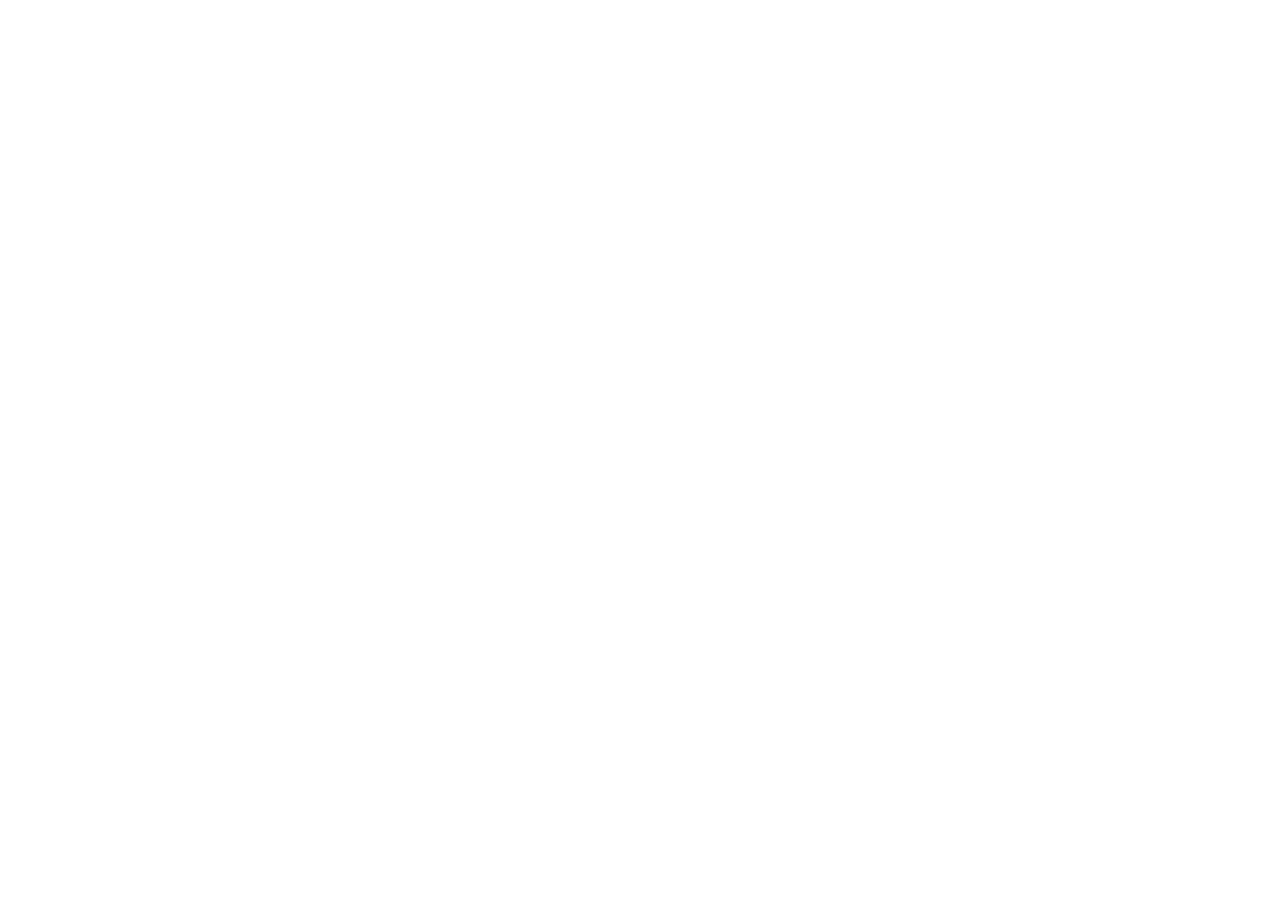
==== circles.html @ 5af5b479 "create circles file" ====
<!DOCTYPE html>
<html lang="en">
<head>
    <meta charset="UTF-8">
    <meta http-equiv="X-UA-Compatible" content="IE=edge">
    <meta name="viewport" content="width=device-width, initial-scale=1.0">
    <link rel="stylesheet" href="styles/circles.css">
    <link rel="stylesheet" href="styles/normalize.css">
    <title>Document</title>
</head>
<body>
    <div class="container">
        <div class="box box--one">
            <div class="box__circle"></div>
            <div class="box__circle"></div>
            <div class="box__circle"></div>
            <div class="box__circle"></div>
            <div class="box__circle"></div>
        </div>

        <div class="box box--two">
            <div class="box__circle"></div>
            <div class="box__circle"></div>
            <div class="box__circle"></div>
            <div class="box__circle"></div>
            <div class="box__circle"></div>
        </div>

        <div class="box box--three">
            <div class="box__circle"></div>
            <div class="box__circle"></div>
            <div class="box__circle"></div>
            <div class="box__circle"></div>
            <div class="box__circle"></div>
            <div class="box__circle"></div>
        </div>

        <div class="box box--four">
            <div class="box__circle"></div>
            <div class="box__circle"></div>
            <div class="box__circle"></div>
            <div class="box__circle"></div>
            <div class="box__circle"></div>
            <div class="box__circle"></div>
        </div>

        <div class="box box--five">
            <div class="box__circle"></div>
            <div class="box__circle"></div>
            <div class="box__circle"></div>
            <div class="box__circle"></div>
            <div class="box__circle"></div>
            <div class="box__circle"></div>
        </div>

    </div>
</body>
</html>
---- styles/circles.css ----
* {
    margin: 0;
    padding: 0;
    box-sizing: border-box;
}

.container {
    background-color: #FAA307;
}

.box--one, .box--three, .box--five {
    background-color: #03071E;
}

.box--two, .box--four {
    background-color: #6A040F;
}
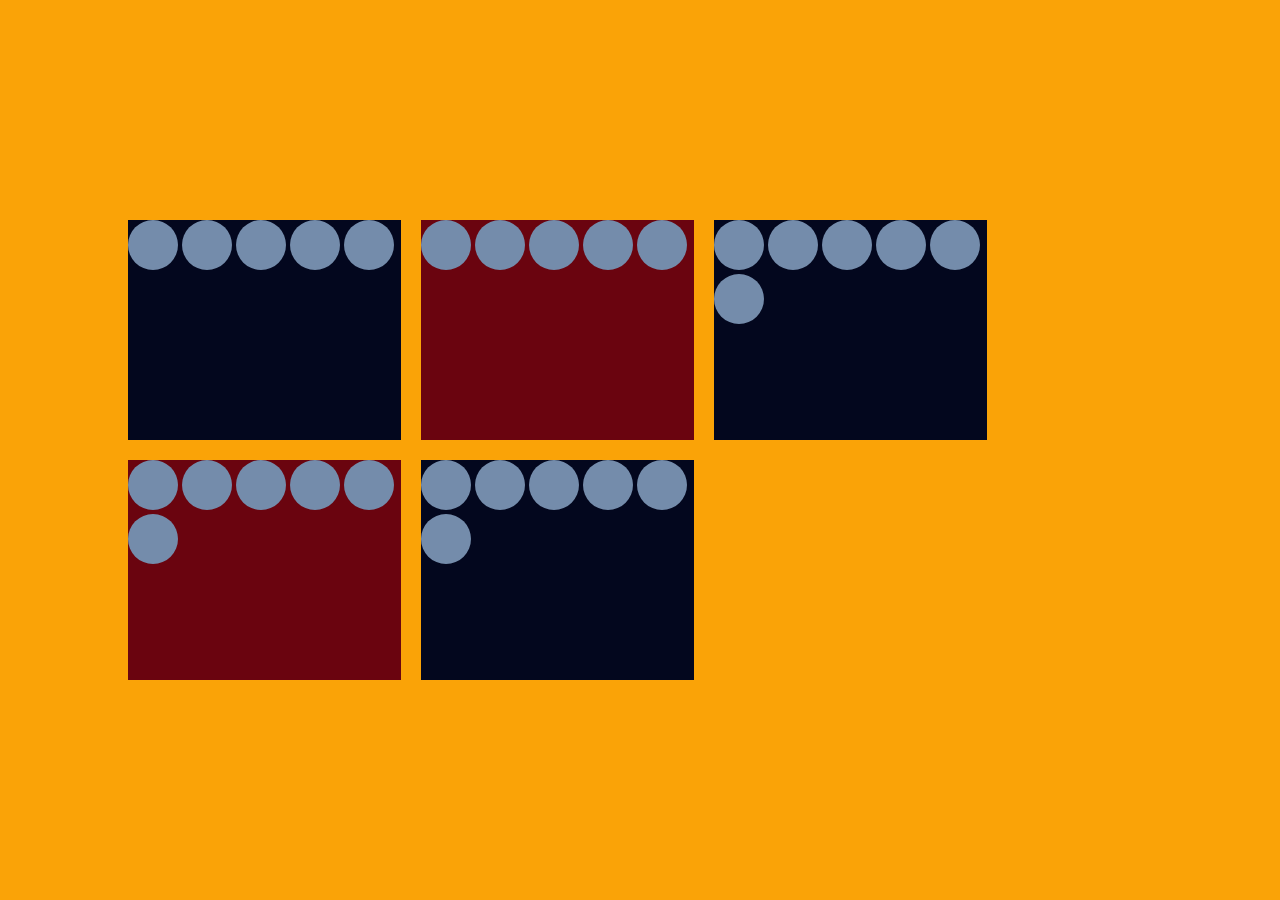
==== commit a81facec: "create container for boxes" ====
--- a/circles.html
+++ b/circles.html
@@ -9,50 +9,51 @@
     <title>Document</title>
 </head>
 <body>
-    <div class="container">
-        <div class="box box--one">
-            <div class="box__circle"></div>
-            <div class="box__circle"></div>
-            <div class="box__circle"></div>
-            <div class="box__circle"></div>
-            <div class="box__circle"></div>
+    <div class="main-screen">
+        <div class="container">
+            <div class="box box--one">
+                <div class="box__circle"></div>
+                <div class="box__circle"></div>
+                <div class="box__circle"></div>
+                <div class="box__circle"></div>
+                <div class="box__circle"></div>
+            </div>
+
+            <div class="box box--two">
+                <div class="box__circle"></div>
+                <div class="box__circle"></div>
+                <div class="box__circle"></div>
+                <div class="box__circle"></div>
+                <div class="box__circle"></div>
+            </div>
+
+            <div class="box box--three">
+                <div class="box__circle"></div>
+                <div class="box__circle"></div>
+                <div class="box__circle"></div>
+                <div class="box__circle"></div>
+                <div class="box__circle"></div>
+                <div class="box__circle"></div>
+            </div>
+
+            <div class="box box--four">
+                <div class="box__circle"></div>
+                <div class="box__circle"></div>
+                <div class="box__circle"></div>
+                <div class="box__circle"></div>
+                <div class="box__circle"></div>
+                <div class="box__circle"></div>
+            </div>
+
+            <div class="box box--five">
+                <div class="box__circle"></div>
+                <div class="box__circle"></div>
+                <div class="box__circle"></div>
+                <div class="box__circle"></div>
+                <div class="box__circle"></div>
+                <div class="box__circle"></div>
+            </div>
         </div>
-
-        <div class="box box--two">
-            <div class="box__circle"></div>
-            <div class="box__circle"></div>
-            <div class="box__circle"></div>
-            <div class="box__circle"></div>
-            <div class="box__circle"></div>
-        </div>
-
-        <div class="box box--three">
-            <div class="box__circle"></div>
-            <div class="box__circle"></div>
-            <div class="box__circle"></div>
-            <div class="box__circle"></div>
-            <div class="box__circle"></div>
-            <div class="box__circle"></div>
-        </div>
-
-        <div class="box box--four">
-            <div class="box__circle"></div>
-            <div class="box__circle"></div>
-            <div class="box__circle"></div>
-            <div class="box__circle"></div>
-            <div class="box__circle"></div>
-            <div class="box__circle"></div>
-        </div>
-
-        <div class="box box--five">
-            <div class="box__circle"></div>
-            <div class="box__circle"></div>
-            <div class="box__circle"></div>
-            <div class="box__circle"></div>
-            <div class="box__circle"></div>
-            <div class="box__circle"></div>
-        </div>
-
     </div>
 </body>
 </html>--- a/styles/circles.css
+++ b/styles/circles.css
@@ -4,8 +4,28 @@
     box-sizing: border-box;
 }
 
+.main-screen {
+    background-color: #FAA307;
+    min-height: 100vh;
+    max-width: 100%;
+}
+
+
 .container {
-    background-color: #FAA307;
+    min-height: 100vh;    
+    width: 80%;
+    gap: 20px;
+    margin: auto;
+
+    display: flex;
+    flex-wrap: wrap;
+    align-content: center;
+}
+
+/* navy and red boxes */
+.box {
+    width: 273px;
+    height: 220px;
 }
 
 .box--one, .box--three, .box--five {
@@ -14,4 +34,13 @@
 
 .box--two, .box--four {
     background-color: #6A040F;
+}
+
+/* cirlces inside boxes */
+.box__circle {
+    background-color: #748CAB;
+    height: 50px;
+    width: 50px;
+    border-radius: 50%;
+    display: inline-flex;
 }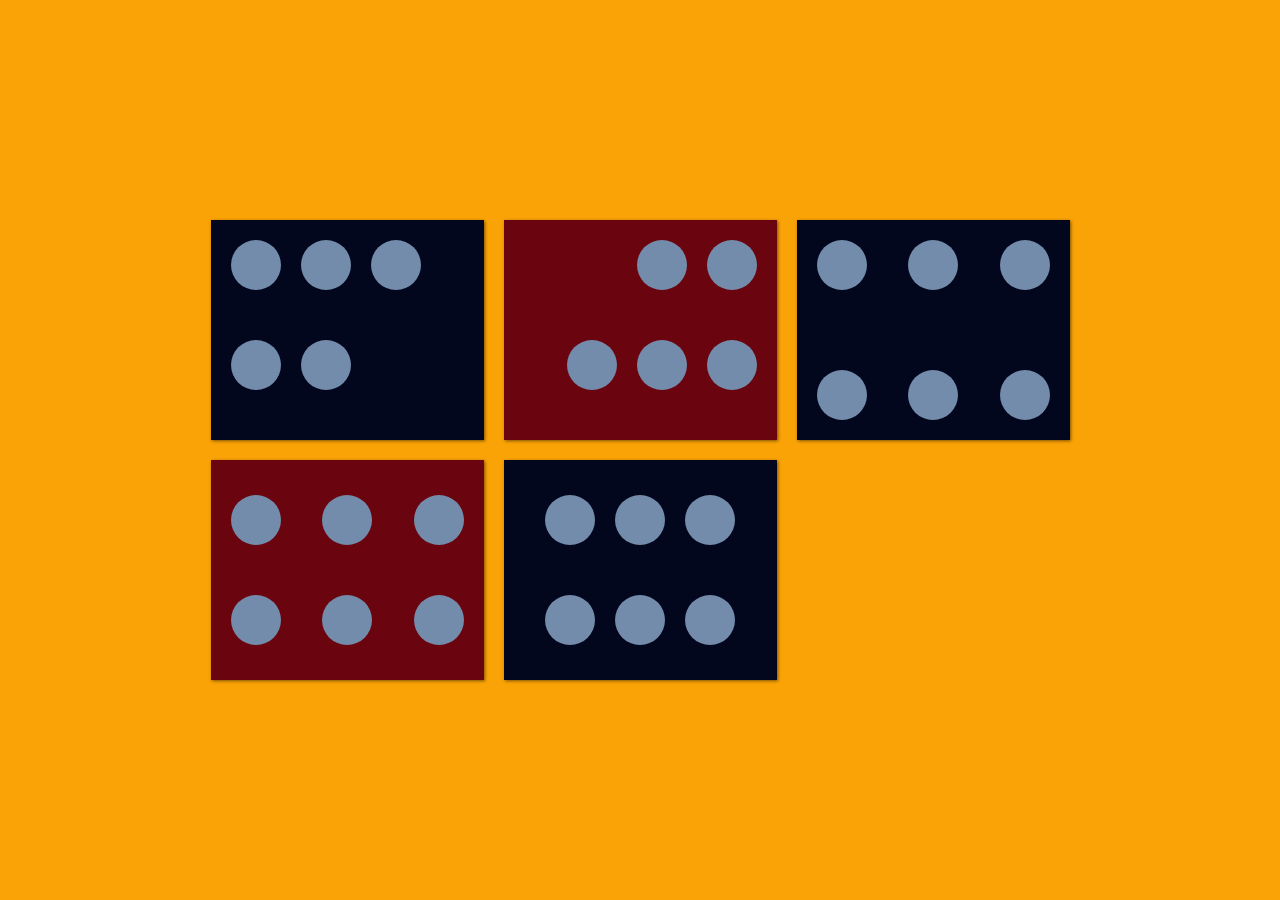
==== commit b8fdf6b3: "adjust second row boxes to left" ====
--- a/circles.html
+++ b/circles.html
@@ -53,6 +53,15 @@
                 <div class="box__circle"></div>
                 <div class="box__circle"></div>
             </div>
+
+            <div class="box box--six">
+                <div class="box__circle"></div>
+                <div class="box__circle"></div>
+                <div class="box__circle"></div>
+                <div class="box__circle"></div>
+                <div class="box__circle"></div>
+                <div class="box__circle"></div>
+            </div>
         </div>
     </div>
 </body>
--- a/styles/circles.css
+++ b/styles/circles.css
@@ -20,12 +20,19 @@
     display: flex;
     flex-wrap: wrap;
     align-content: center;
+    justify-content: center;
 }
 
 /* navy and red boxes */
 .box {
     width: 273px;
     height: 220px;
+    box-shadow: 1px 1px 3px rgba(0, 0, 0, 0.5);
+
+    display: flex;
+    flex-wrap: wrap;
+    padding: 20px;
+    gap: 20px 20px;
 }
 
 .box--one, .box--three, .box--five {
@@ -42,5 +49,42 @@
     height: 50px;
     width: 50px;
     border-radius: 50%;
-    display: inline-flex;
-}+}
+
+/* box one */
+.box--one {
+    justify-content: flex-start;
+    align-items: flex-start;
+}
+
+/* box two */
+.box--two {
+    justify-content: flex-end;
+    align-items: flex-end;
+    flex-wrap: wrap-reverse;
+}
+
+/* box three */
+.box--three {
+    justify-content: space-between;
+    align-content: space-between;
+}
+
+/* box four */
+.box--four {
+    justify-content: space-between;
+    align-items: center;
+}
+
+/* box five */
+.box--five {
+    justify-content: center;
+    align-items: center;
+}
+
+/* box six (hidden) */
+.box--six {
+    visibility: hidden;
+}
+
+/* need to fix row gap between circles... */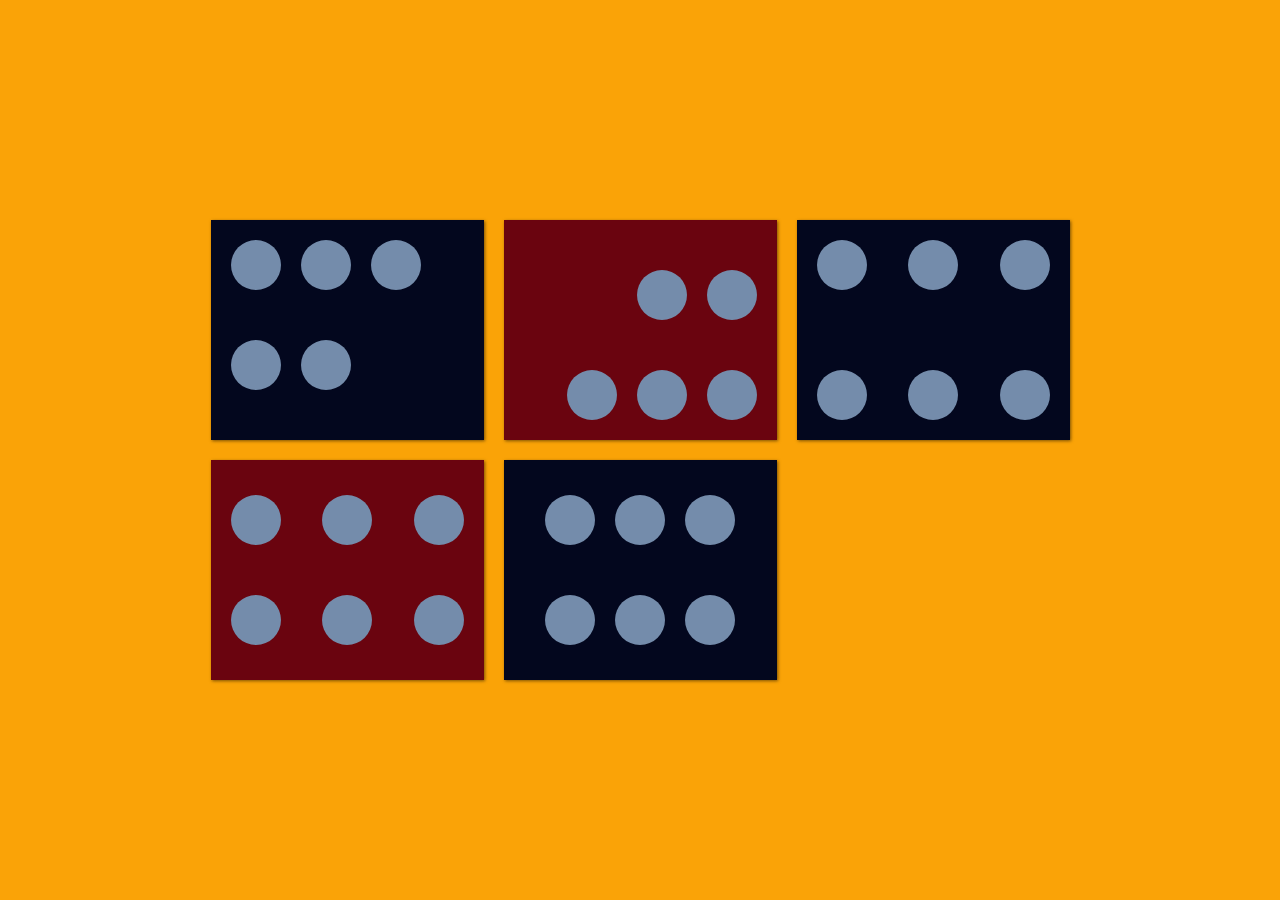
==== commit 3670774a: "add break to create second row" ====
--- a/circles.html
+++ b/circles.html
@@ -9,60 +9,54 @@
     <title>Document</title>
 </head>
 <body>
-    <div class="main-screen">
-        <div class="container">
-            <div class="box box--one">
-                <div class="box__circle"></div>
-                <div class="box__circle"></div>
-                <div class="box__circle"></div>
-                <div class="box__circle"></div>
-                <div class="box__circle"></div>
-            </div>
+    <div class="container">
+        <div class="box box--one">
+            <div class="box__circle"></div>
+            <div class="box__circle"></div>
+            <div class="box__circle"></div>
+            <div class="box__circle"></div>
+            <div class="box__circle"></div>
+        </div>
 
-            <div class="box box--two">
-                <div class="box__circle"></div>
-                <div class="box__circle"></div>
-                <div class="box__circle"></div>
-                <div class="box__circle"></div>
-                <div class="box__circle"></div>
-            </div>
+        <div class="box box--two">
+            <div class="box__circle"></div>
+            <div class="box__circle"></div>
+            <div class="box__circle"></div>
+            <div class="box__circle"></div>
+            <div class="box__circle"></div>
+        </div>
 
-            <div class="box box--three">
-                <div class="box__circle"></div>
-                <div class="box__circle"></div>
-                <div class="box__circle"></div>
-                <div class="box__circle"></div>
-                <div class="box__circle"></div>
-                <div class="box__circle"></div>
-            </div>
+        <div class="box box--three">
+            <div class="box__circle"></div>
+            <div class="box__circle"></div>
+            <div class="box__circle"></div>
+            <div class="box__circle"></div>
+            <div class="box__circle"></div>
+            <div class="box__circle"></div>
+        </div>
 
-            <div class="box box--four">
-                <div class="box__circle"></div>
-                <div class="box__circle"></div>
-                <div class="box__circle"></div>
-                <div class="box__circle"></div>
-                <div class="box__circle"></div>
-                <div class="box__circle"></div>
-            </div>
+        <div class="break"></div>
 
-            <div class="box box--five">
-                <div class="box__circle"></div>
-                <div class="box__circle"></div>
-                <div class="box__circle"></div>
-                <div class="box__circle"></div>
-                <div class="box__circle"></div>
-                <div class="box__circle"></div>
-            </div>
+        <div class="box box--four">
+            <div class="box__circle"></div>
+            <div class="box__circle"></div>
+            <div class="box__circle"></div>
+            <div class="box__circle"></div>
+            <div class="box__circle"></div>
+            <div class="box__circle"></div>
+        </div>
 
-            <div class="box box--six">
-                <div class="box__circle"></div>
-                <div class="box__circle"></div>
-                <div class="box__circle"></div>
-                <div class="box__circle"></div>
-                <div class="box__circle"></div>
-                <div class="box__circle"></div>
-            </div>
+        <div class="box box--five">
+            <div class="box__circle"></div>
+            <div class="box__circle"></div>
+            <div class="box__circle"></div>
+            <div class="box__circle"></div>
+            <div class="box__circle"></div>
+            <div class="box__circle"></div>
         </div>
+
+        <div class="box box--six"></div>
+
     </div>
 </body>
 </html>--- a/styles/circles.css
+++ b/styles/circles.css
@@ -4,17 +4,12 @@
     box-sizing: border-box;
 }
 
-.main-screen {
-    background-color: #FAA307;
-    min-height: 100vh;
-    max-width: 100%;
-}
-
 
 .container {
+    background-color: #FAA307;
     min-height: 100vh;    
-    width: 80%;
-    gap: 20px;
+    width: 100%;
+    gap: 10px 20px;
     margin: auto;
 
     display: flex;
@@ -32,7 +27,7 @@
     display: flex;
     flex-wrap: wrap;
     padding: 20px;
-    gap: 20px 20px;
+    gap: 20px;
 }
 
 .box--one, .box--three, .box--five {
@@ -49,6 +44,7 @@
     height: 50px;
     width: 50px;
     border-radius: 50%;
+    
 }
 
 /* box one */
@@ -60,7 +56,7 @@
 /* box two */
 .box--two {
     justify-content: flex-end;
-    align-items: flex-end;
+    align-items: flex-start;
     flex-wrap: wrap-reverse;
 }
 
@@ -68,6 +64,11 @@
 .box--three {
     justify-content: space-between;
     align-content: space-between;
+}
+
+/* line break to move box four to second row */
+.break {
+    flex-basis: 100%;
 }
 
 /* box four */
@@ -82,9 +83,11 @@
     align-items: center;
 }
 
-/* box six (hidden) */
+/* box six (placeholder so boxes in row appear flex-start */
 .box--six {
     visibility: hidden;
 }
 
+
+
 /* need to fix row gap between circles... */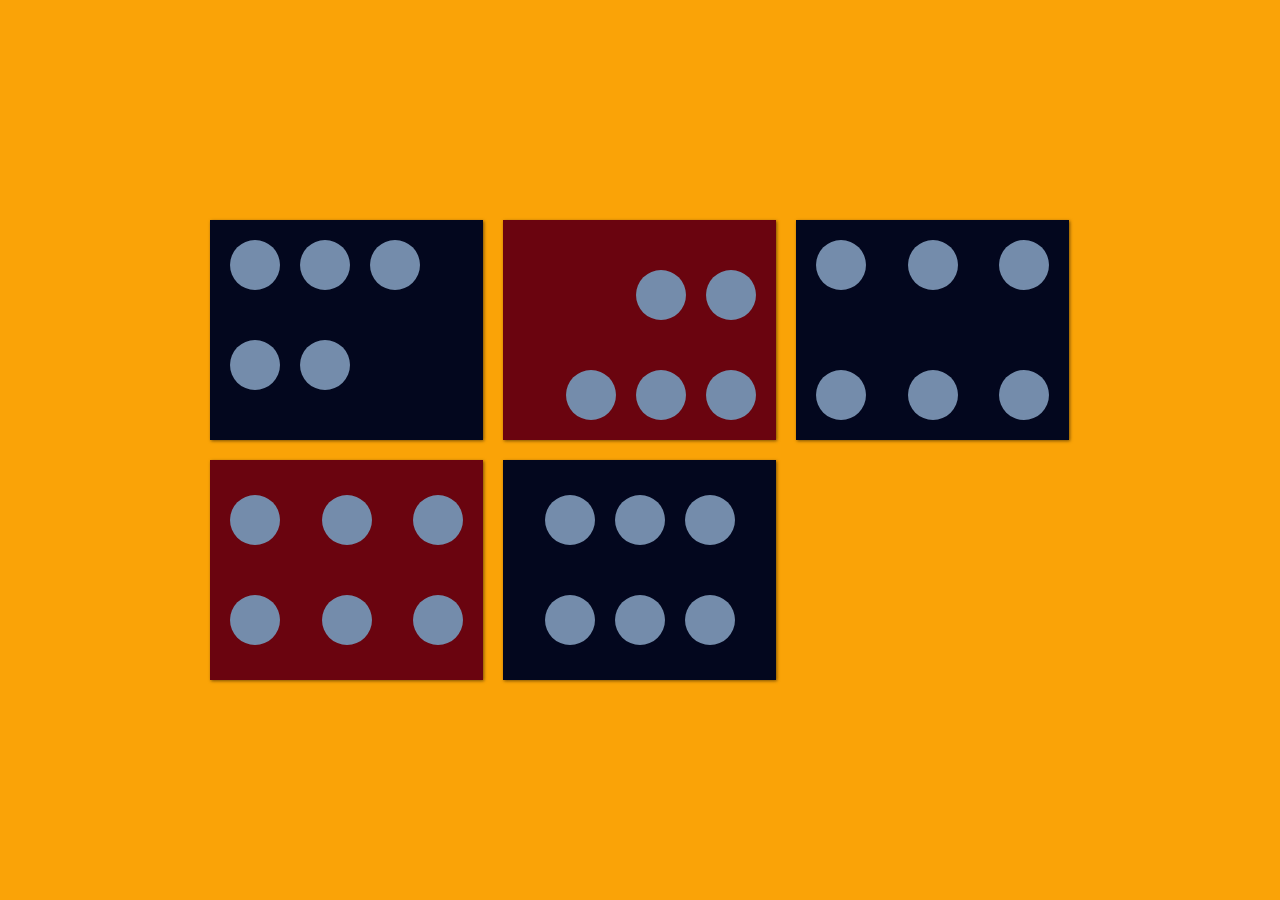
==== commit 196db893: "new file circles2.css to fix workarounds" ====
--- a/circles.html
+++ b/circles.html
@@ -4,59 +4,56 @@
     <meta charset="UTF-8">
     <meta http-equiv="X-UA-Compatible" content="IE=edge">
     <meta name="viewport" content="width=device-width, initial-scale=1.0">
-    <link rel="stylesheet" href="styles/circles.css">
+    <link rel="stylesheet" href="styles/circles2.css">
     <link rel="stylesheet" href="styles/normalize.css">
     <title>Document</title>
 </head>
 <body>
-    <div class="container">
-        <div class="box box--one">
-            <div class="box__circle"></div>
-            <div class="box__circle"></div>
-            <div class="box__circle"></div>
-            <div class="box__circle"></div>
-            <div class="box__circle"></div>
+    <div class="screen">
+        <div class="container">
+            <div class="box box--one">
+                <div class="box__circle"></div>
+                <div class="box__circle"></div>
+                <div class="box__circle"></div>
+                <div class="box__circle"></div>
+                <div class="box__circle"></div>
+            </div>
+
+            <div class="box box--two">
+                <div class="box__circle"></div>
+                <div class="box__circle"></div>
+                <div class="box__circle"></div>
+                <div class="box__circle"></div>
+                <div class="box__circle"></div>
+            </div>
+
+            <div class="box box--three">
+                <div class="box__circle"></div>
+                <div class="box__circle"></div>
+                <div class="box__circle"></div>
+                <div class="box__circle"></div>
+                <div class="box__circle"></div>
+                <div class="box__circle"></div>
+            </div>
+
+            <div class="box box--four">
+                <div class="box__circle"></div>
+                <div class="box__circle"></div>
+                <div class="box__circle"></div>
+                <div class="box__circle"></div>
+                <div class="box__circle"></div>
+                <div class="box__circle"></div>
+            </div>
+
+            <div class="box box--five">
+                <div class="box__circle"></div>
+                <div class="box__circle"></div>
+                <div class="box__circle"></div>
+                <div class="box__circle"></div>
+                <div class="box__circle"></div>
+                <div class="box__circle"></div>
+            </div>
         </div>
-
-        <div class="box box--two">
-            <div class="box__circle"></div>
-            <div class="box__circle"></div>
-            <div class="box__circle"></div>
-            <div class="box__circle"></div>
-            <div class="box__circle"></div>
-        </div>
-
-        <div class="box box--three">
-            <div class="box__circle"></div>
-            <div class="box__circle"></div>
-            <div class="box__circle"></div>
-            <div class="box__circle"></div>
-            <div class="box__circle"></div>
-            <div class="box__circle"></div>
-        </div>
-
-        <div class="break"></div>
-
-        <div class="box box--four">
-            <div class="box__circle"></div>
-            <div class="box__circle"></div>
-            <div class="box__circle"></div>
-            <div class="box__circle"></div>
-            <div class="box__circle"></div>
-            <div class="box__circle"></div>
-        </div>
-
-        <div class="box box--five">
-            <div class="box__circle"></div>
-            <div class="box__circle"></div>
-            <div class="box__circle"></div>
-            <div class="box__circle"></div>
-            <div class="box__circle"></div>
-            <div class="box__circle"></div>
-        </div>
-
-        <div class="box box--six"></div>
-
     </div>
 </body>
 </html>--- a/styles/circles2.css
+++ b/styles/circles2.css
@@ -0,0 +1,90 @@
+* {
+    margin: 0;
+    padding: 0;
+    box-sizing: border-box;
+}
+
+/* main screen */ 
+.screen {
+    background-color: #FAA307;
+    min-height: 100vh;    
+    width: 100%;
+
+    display: flex;
+    align-items: center;
+    justify-content: center;
+}
+
+/* cohtainer for boxes */
+.container {
+    width: 860px;
+    height: 460px;
+
+    display: flex;
+    flex-wrap: wrap;
+    justify-content: flex-start; 
+    align-items: center;
+    gap: 20px;
+}
+
+/* boxes */
+.box {
+    width: 273px;
+    height: 220px;
+    box-shadow: 1px 1px 3px rgba(0, 0, 0, 0.5);
+
+    display: flex;
+    flex-wrap: wrap;
+    padding: 20px;
+    gap: 20px;    /* not applying to row?? */
+}
+
+.box:nth-child(odd) {
+    background-color: #03071E;
+}
+
+.box:nth-child(even) {
+    background-color: #6A040F;
+}
+
+
+/* cirlces inside boxes */
+.box__circle {
+    background-color: #748CAB;
+    height: 50px;
+    width: 50px;
+    border-radius: 50%;
+}
+
+/* box one */
+.box--one {
+    justify-content: flex-start;
+    align-items: flex-start;
+}
+
+/* box two */
+.box--two {
+    justify-content: flex-end;
+    align-items: flex-start;
+    flex-wrap: wrap-reverse;
+}
+
+/* box three */
+.box--three {
+    justify-content: space-between;
+    align-content: space-between;
+}
+
+/* box four */
+.box--four {
+    justify-content: space-between;
+    align-items: center;
+}
+
+/* box five */
+.box--five {
+    justify-content: center;
+    align-items: center;
+}
+
+/* need to fix row gap between circles... */